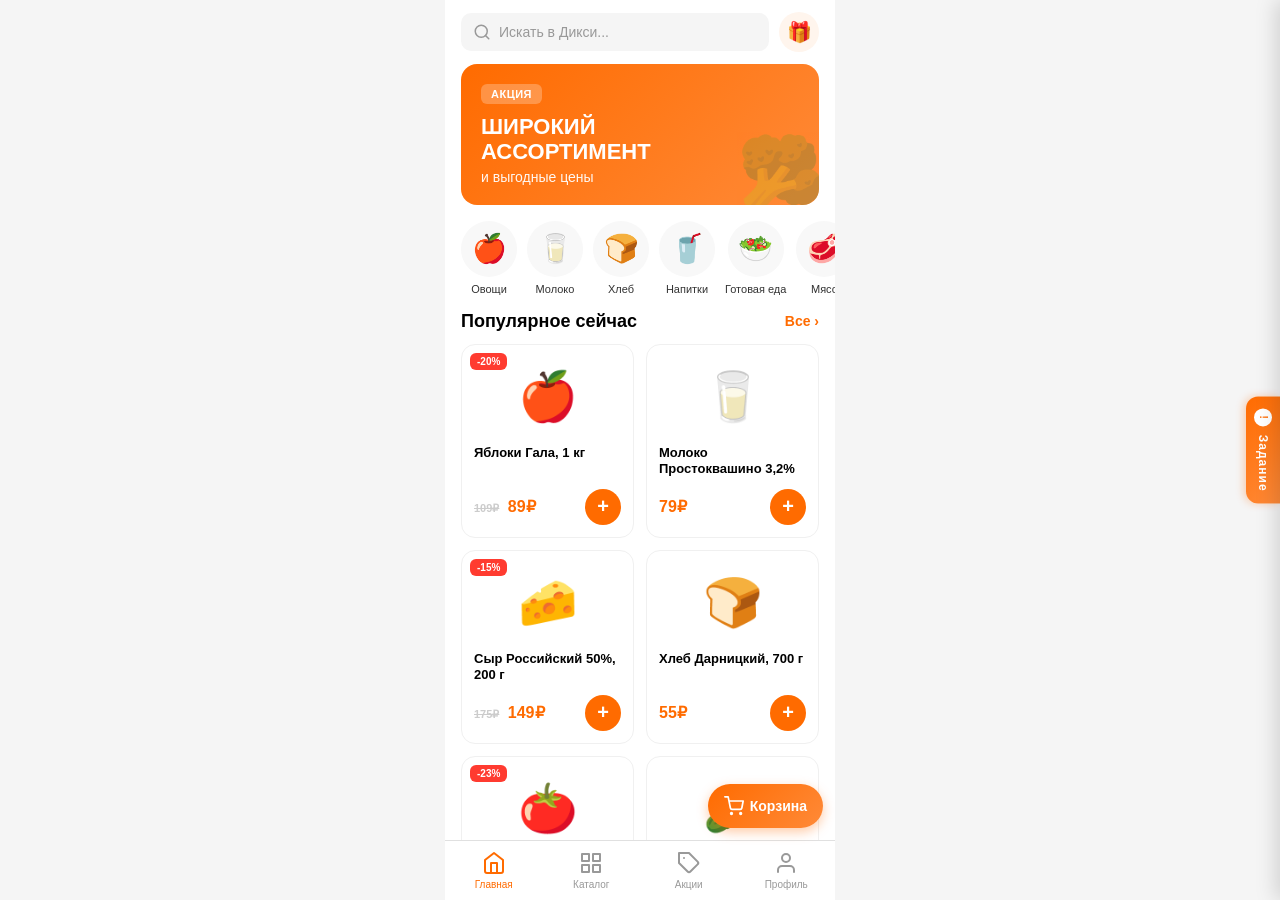
==== docs/index.html @ 1c6d6085 "feat: A/B testing, mission auto-complete, detailed analytics, static build for GH Pages" ====
<!DOCTYPE html>
<html lang="ru">
<head>
    <meta charset="UTF-8">
    <meta name="viewport" content="width=device-width, initial-scale=1.0">
    <title>Dixy UI - A/B Testing</title>
    <link rel="stylesheet" href="static/css/style.css">
</head>
<body>
    <div class="phone-frame">
        <!-- Main Screen Container -->
        <div class="phone-screen" id="screen-container">
            <!-- Home Screen -->
            <div class="screen active" id="home-screen">
                <!-- ===================== UI VARIANT A (Original/Reference) ===================== -->
                <div class="home-ui-a">
                    <!-- Loyalty Header -->
                    <div class="loyalty-header">
                        <div class="loyalty-top-row">
                            <div class="loyalty-left">
                                <div class="loyalty-label-col">
                                    <div class="loyalty-label">Уровень</div>
                                    <div class="loyalty-value-bold">Друг</div>
                                </div>
                                <div class="loyalty-label-col">
                                    <div class="loyalty-label">Кэшбэк</div>
                                    <div class="loyalty-value-bold">1,5%</div>
                                </div>
                            </div>
                            <div class="loyalty-coins" onclick="trackClick('home->profile'); switchToScreen('profile-screen')">
                                <div class="loyalty-coin-icon">🪙</div>
                                <div class="loyalty-coin-count">0</div>
                            </div>
                        </div>
                        <div class="loyalty-barcode-full" onclick="trackClick('home->profile'); switchToScreen('profile-screen')">
                            <div class="barcode-lines"></div>
                            <div class="barcode-number">2966107476486902</div>
                        </div>
                        <div class="loyalty-date-small">23.04.2026 11:55:08</div>
                        <div class="loyalty-cashback-hint-full">
                            <span>Ещё 12 дней с покупками до 2% кешбэка в следующем месяце</span>
                            <span class="hint-arrow">›</span>
                        </div>
                    </div>

                    <!-- Quick Actions Grid (2 rows x 4 cols) -->
                    <div class="quick-actions-grid">
                        <div class="quick-action-item" onclick="trackClick('home->catalog'); switchToScreen('catalog-screen')">
                            <div class="quick-action-circle">
                                <span class="quick-action-emoji">🎁</span>
                                <span class="quick-action-badge">7</span>
                            </div>
                            <span class="quick-action-label">Товары по<br>карте</span>
                        </div>
                        <div class="quick-action-item" onclick="trackClick('home->profile'); switchToScreen('profile-screen')">
                            <div class="quick-action-circle">
                                <span class="quick-action-emoji">📝</span>
                            </div>
                            <span class="quick-action-label">Мои<br>покупки</span>
                        </div>
                        <div class="quick-action-item">
                            <div class="quick-action-circle">
                                <span class="quick-action-emoji">🎟️</span>
                                <span class="quick-action-badge">2</span>
                            </div>
                            <span class="quick-action-label">Купоны</span>
                        </div>
                        <div class="quick-action-item">
                            <div class="quick-action-circle">
                                <span class="quick-action-emoji">🏷️</span>
                                <span class="quick-action-badge">1</span>
                            </div>
                            <span class="quick-action-label">Наклейки</span>
                        </div>
                        <div class="quick-action-item" onclick="trackClick('home->catalog'); switchToScreen('catalog-screen')">
                            <div class="quick-action-circle">
                                <span class="quick-action-emoji">❤️</span>
                                <span class="quick-action-badge">0</span>
                            </div>
                            <span class="quick-action-label">Любимые<br>товары</span>
                        </div>
                        <div class="quick-action-item" onclick="trackClick('home->catalog'); switchToScreen('catalog-screen')">
                            <div class="quick-action-circle">
                                <span class="quick-action-emoji">⭐</span>
                                <span class="quick-action-badge">0</span>
                            </div>
                            <span class="quick-action-label">Любимые<br>категории</span>
                        </div>
                        <div class="quick-action-item" onclick="trackClick('home->promo'); switchToScreen('promo-screen')">
                            <div class="quick-action-circle">
                                <span class="quick-action-emoji">🎫</span>
                                <span class="quick-action-badge">0/3</span>
                            </div>
                            <span class="quick-action-label">Промокоды</span>
                        </div>
                        <div class="quick-action-item" style="visibility:hidden;">
                            <div class="quick-action-circle"></div>
                            <span class="quick-action-label"></span>
                        </div>
                    </div>

                    <!-- Store Address + Search -->
                    <div class="store-bar">
                        <div class="store-left">
                            <span>🏪</span>
                            <span>В магазине</span>
                        </div>
                        <div class="store-address">
                            Комплекс Бутово-Парк, корп. д. 4
                            <span class="store-distance">г Видное, пгт. Б...</span>
                        </div>
                        <div class="store-action">↻</div>
                    </div>
                    <div class="search-bar" onclick="trackClick('home->catalog'); switchToScreen('catalog-screen')">
                        <span class="search-icon">🔍</span>
                        <span class="search-text">Искать в Дикси...</span>
                        <span class="search-scan">📷</span>
                    </div>

                    <!-- Two Banners -->
                    <div class="main-banner" onclick="trackClick('home->catalog'); switchToScreen('catalog-screen')">
                        <div class="main-banner-text">
                            <div class="main-banner-title">ШИРОКИЙ АССОРТИМЕНТ<br>И ВЫГОДНЫЕ ЦЕНЫ!</div>
                            <button class="main-banner-btn">За покупками!</button>
                        </div>
                        <div class="main-banner-fruit">🍊</div>
                        <div class="main-banner-veg">🥦</div>
                    </div>

                    <div class="mini-game-banner" onclick="trackClick('home->promo'); switchToScreen('promo-screen')">
                        <div class="mini-game-left">
                            <div class="mini-game-emoji">🎮</div>
                            <div class="mini-game-text">
                                <div class="mini-game-title">Мини-игра</div>
                                <div class="mini-game-sub">Играй и выигрывай призы!</div>
                            </div>
                        </div>
                        <div class="mini-game-arrow">›</div>
                    </div>

                    <!-- Popular Brands (2×4 grid) -->
                    <div class="home-section-title">Популярные бренды <span class="section-arrow">→</span></div>
                    <div class="brands-grid">
                        <div class="brand-card" data-brand="nescafe">
                            <svg viewBox="0 0 100 100" width="56" height="56"><text x="50" y="42" text-anchor="middle" fill="#E31E24" font-weight="900" font-size="18" font-family="Arial,sans-serif">NES</text><text x="50" y="64" text-anchor="middle" fill="#E31E24" font-weight="900" font-size="18" font-family="Arial,sans-serif">CAFÉ</text></svg>
                        </div>
                        <div class="brand-card" data-brand="hutorok">
                            <svg viewBox="0 0 100 100" width="56" height="56"><text x="50" y="45" text-anchor="middle" fill="#43A047" font-weight="900" font-size="16" font-family="Arial,sans-serif">ХУТО</text><text x="50" y="64" text-anchor="middle" fill="#43A047" font-weight="900" font-size="16" font-family="Arial,sans-serif">РОК</text></svg>
                        </div>
                        <div class="brand-card" data-brand="baltika">
                            <svg viewBox="0 0 100 100" width="56" height="56"><text x="50" y="38" text-anchor="middle" fill="#1565C0" font-weight="900" font-size="16" font-family="Arial,sans-serif">БАЛТ</text><text x="50" y="58" text-anchor="middle" fill="#1565C0" font-weight="900" font-size="16" font-family="Arial,sans-serif">ИКА</text><text x="50" y="78" text-anchor="middle" fill="#E31E24" font-weight="900" font-size="14" font-family="Arial,sans-serif">★</text></svg>
                        </div>
                        <div class="brand-card" data-brand="ouch">
                            <svg viewBox="0 0 100 100" width="56" height="56"><text x="50" y="48" text-anchor="middle" fill="#7B1FA2" font-weight="900" font-size="22" font-family="Arial,sans-serif" font-style="italic">Ouch</text><text x="50" y="72" text-anchor="middle" fill="#7B1FA2" font-weight="700" font-size="10" font-family="Arial,sans-serif">bubble gum</text></svg>
                        </div>
                        <div class="brand-card" data-brand="olife">
                            <svg viewBox="0 0 100 100" width="56" height="56"><text x="50" y="40" text-anchor="middle" fill="#FF6B00" font-weight="900" font-size="20" font-family="Arial,sans-serif">O!</text><text x="50" y="62" text-anchor="middle" fill="#FF6B00" font-weight="900" font-size="14" font-family="Arial,sans-serif">Life</text></svg>
                        </div>
                        <div class="brand-card" data-brand="takeit">
                            <svg viewBox="0 0 100 100" width="56" height="56"><text x="50" y="40" text-anchor="middle" fill="#E31E24" font-weight="900" font-size="16" font-family="Arial,sans-serif">TAKE</text><text x="50" y="62" text-anchor="middle" fill="#E31E24" font-weight="900" font-size="16" font-family="Arial,sans-serif">IT</text></svg>
                        </div>
                        <div class="brand-card" data-brand="papamojet">
                            <svg viewBox="0 0 100 100" width="56" height="56"><text x="50" y="36" text-anchor="middle" fill="#E31E24" font-weight="900" font-size="13" font-family="Arial,sans-serif">ПАПА</text><text x="50" y="54" text-anchor="middle" fill="#E31E24" font-weight="900" font-size="13" font-family="Arial,sans-serif">МОЖЕТ</text></svg>
                        </div>
                        <div class="brand-card" data-brand="placeholder">
                            <svg viewBox="0 0 100 100" width="56" height="56"><text x="50" y="50" text-anchor="middle" fill="#999" font-weight="700" font-size="12" font-family="Arial,sans-serif">БРЕНД</text></svg>
                        </div>
                    </div>

                    <!-- Stories Promos -->
                    <div class="home-section-title">Акции <span class="section-arrow">→</span></div>
                    <div class="stories-scroll">
                        <div class="story-card">
                            <div class="story-img" style="background: linear-gradient(180deg, #FF6B00, #FF8A38);">🎁</div>
                            <span class="story-label">Новинки</span>
                        </div>
                        <div class="story-card">
                            <div class="story-img" style="background: linear-gradient(180deg, #7CB342, #558B2F);">🥗</div>
                            <span class="story-label">Овощи</span>
                        </div>
                        <div class="story-card">
                            <div class="story-img" style="background: linear-gradient(180deg, #E31E24, #b71c1c);">🥤</div>
                            <span class="story-label">Напитки</span>
                        </div>
                        <div class="story-card">
                            <div class="story-img" style="background: linear-gradient(180deg, #00A0E3, #0277bd);">🥛</div>
                            <span class="story-label">Молоко</span>
                        </div>
                        <div class="story-card">
                            <div class="story-img" style="background: linear-gradient(180deg, #FF6B00, #e65100);">🍞</div>
                            <span class="story-label">Выпечка</span>
                        </div>
                        <div class="story-card">
                            <div class="story-img" style="background: linear-gradient(180deg, #7B1FA2, #4A148C);">🍬</div>
                            <span class="story-label">Сладкое</span>
                        </div>
                    </div>

                    <!-- Big Promo Carousel -->
                    <div class="promo-carousel">
                        <div class="promo-carousel-card" style="background: linear-gradient(135deg, #FF6B00, #FF8A38);">
                            <div class="promo-carousel-text">
                                <div class="promo-carousel-title">Скидки до 30%</div>
                                <div class="promo-carousel-desc">На фрукты и овощи</div>
                            </div>
                            <div class="promo-carousel-emoji">🍎</div>
                        </div>
                        <div class="promo-carousel-card" style="background: linear-gradient(135deg, #7B1FA2, #4A148C);">
                            <div class="promo-carousel-text">
                                <div class="promo-carousel-title">1+1=3</div>
                                <div class="promo-carousel-desc">На все молочные продукты</div>
                            </div>
                            <div class="promo-carousel-emoji">🥛</div>
                        </div>
                        <div class="promo-carousel-card" style="background: linear-gradient(135deg, #00A0E3, #0277bd);">
                            <div class="promo-carousel-text">
                                <div class="promo-carousel-title">Новый бренд</div>
                                <div class="promo-carousel-desc">Попробуй со скидкой 20%</div>
                            </div>
                            <div class="promo-carousel-emoji">🎉</div>
                        </div>
                    </div>

                    <!-- Catalog -->
                    <div class="home-section-title">Каталог <span class="section-arrow">→</span></div>
                    <div class="catalog-preview-grid">
                        <div class="catalog-preview-item" onclick="trackClick('home->catalog'); switchToScreen('catalog-screen')">
                            <div class="catalog-preview-img">🍎</div>
                            <div class="catalog-preview-name">Овощи, фрукты</div>
                        </div>
                        <div class="catalog-preview-item" onclick="trackClick('home->catalog'); switchToScreen('catalog-screen')">
                            <div class="catalog-preview-img">🥗</div>
                            <div class="catalog-preview-name">Готовая еда</div>
                        </div>
                        <div class="catalog-preview-item" onclick="trackClick('home->catalog'); switchToScreen('catalog-screen')">
                            <div class="catalog-preview-img">🥤</div>
                            <div class="catalog-preview-name">Вода, соки, напитки</div>
                        </div>
                        <div class="catalog-preview-item" onclick="trackClick('home->catalog'); switchToScreen('catalog-screen')">
                            <div class="catalog-preview-img">🥛</div>
                            <div class="catalog-preview-name">Молочные продукты</div>
                        </div>
                        <div class="catalog-preview-item" onclick="trackClick('home->catalog'); switchToScreen('catalog-screen')">
                            <div class="catalog-preview-img">🍞</div>
                            <div class="catalog-preview-name">Хлеб и выпечка</div>
                        </div>
                        <div class="catalog-preview-item" onclick="trackClick('home->catalog'); switchToScreen('catalog-screen')">
                            <div class="catalog-preview-img">🥜</div>
                            <div class="catalog-preview-name">Чипсы, орехи, снеки</div>
                        </div>
                    </div>
                </div>

                <!-- ===================== UI VARIANT B (Conversion-Optimized) ===================== -->
                <div class="home-ui-b">
                    <!-- Compact Header: just search -->
                    <div class="home-top-bar">
                        <div class="home-search" onclick="trackClick('home->catalog'); switchToScreen('catalog-screen')">
                            <svg class="search-icon-svg" viewBox="0 0 24 24" fill="none" stroke="currentColor" stroke-width="2" stroke-linecap="round" stroke-linejoin="round"><circle cx="11" cy="11" r="8"/><line x1="21" y1="21" x2="16.65" y2="16.65"/></svg>
                            <span class="home-search-text">Искать в Дикси...</span>
                        </div>
                        <div class="home-promo-badge" onclick="trackClick('home->promo'); switchToScreen('promo-screen')">
                            🎁
                        </div>
                    </div>

                    <!-- Single Focused Banner -->
                    <div class="hero-banner" onclick="trackClick('home->catalog'); switchToScreen('catalog-screen')">
                        <div class="hero-banner-content">
                            <div class="hero-badge">Акция</div>
                            <div class="hero-title">ШИРОКИЙ<br>АССОРТИМЕНТ</div>
                            <div class="hero-subtitle">и выгодные цены</div>
                        </div>
                        <div class="hero-emoji">🥦</div>
                    </div>

                    <!-- Quick Categories (horizontal scroll, 1 row) -->
                    <div class="categories-scroll">
                        <div class="cat-chip" onclick="trackClick('home->cat-ovoshi'); switchToScreen('catalog-screen')">
                            <span class="cat-chip-emoji">🍎</span>
                            <span class="cat-chip-name">Овощи</span>
                        </div>
                        <div class="cat-chip" onclick="trackClick('home->cat-moloko'); switchToScreen('catalog-screen')">
                            <span class="cat-chip-emoji">🥛</span>
                            <span class="cat-chip-name">Молоко</span>
                        </div>
                        <div class="cat-chip" onclick="trackClick('home->cat-hleb'); switchToScreen('catalog-screen')">
                            <span class="cat-chip-emoji">🍞</span>
                            <span class="cat-chip-name">Хлеб</span>
                        </div>
                        <div class="cat-chip" onclick="trackClick('home->cat-napitki'); switchToScreen('catalog-screen')">
                            <span class="cat-chip-emoji">🥤</span>
                            <span class="cat-chip-name">Напитки</span>
                        </div>
                        <div class="cat-chip" onclick="trackClick('home->cat-gotovo'); switchToScreen('catalog-screen')">
                            <span class="cat-chip-emoji">🥗</span>
                            <span class="cat-chip-name">Готовая еда</span>
                        </div>
                        <div class="cat-chip" onclick="trackClick('home->cat-meat'); switchToScreen('catalog-screen')">
                            <span class="cat-chip-emoji">🥩</span>
                            <span class="cat-chip-name">Мясо</span>
                        </div>
                        <div class="cat-chip" onclick="trackClick('home->cat-sladkoe'); switchToScreen('catalog-screen')">
                            <span class="cat-chip-emoji">🍫</span>
                            <span class="cat-chip-name">Сладкое</span>
                        </div>
                    </div>

                    <!-- Popular Products (the key conversion element) -->
                    <div class="products-section-header">
                        <h2 class="products-section-title">Популярное сейчас</h2>
                        <span class="products-section-all" onclick="trackClick('home->catalog'); switchToScreen('catalog-screen')">Все ›</span>
                    </div>
                    <div class="products-grid-home" id="popular-products-home">
                        <!-- Rendered by JS -->
                        <div class="loading"><div class="spinner"></div></div>
                    </div>
                </div>
            </div>

            <!-- Mission/Quest Screen -->
            <!-- Mission/Quest Screen -->
            <div class="screen mission-screen" id="mission-screen">
                <div class="header">
                    <div class="header-title">🎮 Текущее Задание</div>
                </div>
                <div class="content">
                    <div class="mission-card" id="mission-card">
                        <div class="mission-title" id="mission-title">Загрузка...</div>
                        <div class="mission-description" id="mission-description">Пожалуйста подождите...</div>
                        <div class="mission-timer" id="mission-timer">0:00</div>
                        <div class="mission-progress">
                            <div class="progress-label">Прогресс выполнения</div>
                            <div class="progress-bar">
                                <div class="progress-fill" id="progress-fill" style="width: 0%"></div>
                            </div>
                            <div class="progress-percent"><span id="progress-percent">0</span>%</div>
                        </div>
                        <div class="stats-grid">
                            <div class="stat-box">
                                <div class="stat-label">Кликов</div>
                                <div class="stat-value" id="stat-clicks">0</div>
                            </div>
                            <div class="stat-box">
                                <div class="stat-label">Лишних кликов</div>
                                <div class="stat-value" id="stat-unnecessary">0</div>
                            </div>
                        </div>
                    </div>
                </div>
            </div>

            <!-- Catalog Screen -->

            <!-- Catalog Screen -->
            <div class="screen" id="catalog-screen">
                <div class="header">
                    <div class="header-title">📋 Каталог</div>
                </div>
                <div class="content">
                    <div class="category-grid" id="category-grid">
                        <div class="loading"><div class="spinner"></div></div>
                    </div>
                </div>
            </div>

            <!-- Products Screen -->

            <!-- Products Screen -->
            <div class="screen" id="products-screen">
                <div class="header">
                    <div class="header-title">🛍️ Товары</div>
                </div>
                <div class="content">
                    <div class="product-grid" id="product-grid">
                        <div class="loading"><div class="spinner"></div></div>
                    </div>
                </div>
            </div>

            <!-- Promotions Screen -->

            <!-- Promotions Screen -->
            <div class="screen" id="promo-screen">
                <div class="header">
                    <div class="header-title">🎁 Акции</div>
                </div>
                <div class="content">
                    <div id="promo-list">
                        <div class="loading"><div class="spinner"></div></div>
                    </div>
                </div>
            </div>

            <!-- Summer Screen -->

            <!-- Summer Screen -->
            <div class="screen" id="summer-screen">
                <div class="header">
                    <div class="header-title">☀️ Скоро Лето</div>
                </div>
                <div class="content">
                    <div class="banner">
                        <div class="banner-title">Сезонные предложения на фрукты и овощи!</div>
                        <button class="banner-cta" onclick="switchToProducts()">За покупками!</button>
                    </div>
                    <div class="section-title">Лучшие фрукты</div>
                    <div class="product-grid" id="summer-fruits">
                        <div class="loading"><div class="spinner"></div></div>
                    </div>
                </div>
            </div>

            <!-- Cart Screen -->

            <!-- Cart Screen -->
            <div class="screen" id="cart-screen">
                <div class="header">
                    <div class="header-title">🛒 Корзина</div>
                </div>
                <div class="content">
                    <div id="cart-content">
                        <div class="empty-state">
                            <div class="empty-emoji">🛒</div>
                            <div class="empty-text">Ваша корзина пуста</div>
                            <div class="empty-subtext">Добавьте товары из каталога</div>
                        </div>
                    </div>
                </div>
            </div>

            <!-- Profile Screen -->

            <!-- Profile Screen -->
            <div class="screen" id="profile-screen">
                <!-- Profile Header (custom, no standard header) -->
                <div class="profile-top-bar">
                    <div class="profile-store-address">
                        <span class="store-icon">🏪</span>
                        <span class="store-text">г Видное, пгт. Бутово, тер Жилой комплекс Б...</span>
                        <span class="store-chevron">›</span>
                    </div>
                    <div class="profile-header-row">
                        <div class="profile-user-info">
                            <div class="profile-avatar-img">🍏</div>
                            <div class="profile-user-text">
                                <div class="profile-name">Виталий</div>
                                <div class="profile-subtitle">Личные данные ›</div>
                            </div>
                        </div>
                        <div class="profile-header-actions">
                            <div class="profile-action-btn">
                                <svg viewBox="0 0 24 24" width="22" height="22" fill="none" stroke="currentColor" stroke-width="2" stroke-linecap="round" stroke-linejoin="round"><path d="M18 8A6 6 0 0 0 6 8c0 7-3 9-3 9h18s-3-2-3-9"/><path d="M13.73 21a2 2 0 0 1-3.46 0"/></svg>
                            </div>
                            <div class="profile-action-btn">
                                <svg viewBox="0 0 24 24" width="22" height="22" fill="none" stroke="currentColor" stroke-width="2" stroke-linecap="round" stroke-linejoin="round"><path d="M21 15a2 2 0 0 1-2 2H7l-4 4V5a2 2 0 0 1 2-2h14a2 2 0 0 1 2 2z"/></svg>
                            </div>
                        </div>
                    </div>
                </div>

                <div class="content">
                    <div id="profile-content">
                        <div class="loading"><div class="spinner"></div></div>
                    </div>
                </div>
            </div>

            <!-- Mission Drawer Overlay -->
        </div>

        <!-- Mission Drawer Overlay -->
        <div class="mission-drawer-overlay" id="mission-drawer-overlay" onclick="closeMissionDrawer()"></div>

        <!-- Mission Drawer -->
        <div class="mission-drawer" id="mission-drawer">
            <div class="mission-drawer-header">
                <div class="mission-drawer-title">🎯 Текущее задание</div>
                <button class="mission-drawer-close" onclick="closeMissionDrawer()">✕</button>
            </div>
            <div class="mission-drawer-body">
                <div class="drawer-mission-card" id="drawer-mission-card">
                    <div class="drawer-mission-title" id="drawer-mission-title">Загрузка...</div>
                    <div class="drawer-mission-desc" id="drawer-mission-desc">Пожалуйста подождите...</div>
                    <div class="drawer-mission-timer" id="drawer-mission-timer">0:00</div>
                    <div class="drawer-progress-bar">
                        <div class="drawer-progress-fill" id="drawer-progress-fill" style="width: 0%"></div>
                    </div>
                    <div class="drawer-progress-label">
                        <span>Прогресс</span>
                        <span id="drawer-progress-percent">0%</span>
                    </div>
                    <div class="drawer-stats-grid">
                        <div class="drawer-stat-box">
                            <div class="drawer-stat-label">Кликов</div>
                            <div class="drawer-stat-value" id="drawer-stat-clicks">0</div>
                        </div>
                        <div class="drawer-stat-box">
                            <div class="drawer-stat-label">Лишних</div>
                            <div class="drawer-stat-value" id="drawer-stat-unnecessary">0</div>
                        </div>
                    </div>
                </div>
                <div class="drawer-actions">
                    <button class="drawer-btn" onclick="goToMissionScreen()">📋 Открыть полное задание</button>
                    <button class="drawer-btn secondary" onclick="startNewMissionFromDrawer()">✨ Новое задание</button>
                </div>
                <div class="drawer-hint">
                    Выполните задание, перемещаясь по приложению. Прогресс обновляется автоматически.
                </div>
            </div>
        </div>

        <!-- Mission Drawer Trigger (edge slider) -->
        <button class="mission-drawer-trigger" id="mission-drawer-trigger" onclick="openMissionDrawer()">
            <span class="trigger-badge" id="trigger-badge">!</span>
            <span>Задание</span>
        </button>

        <!-- Bottom Navigation -->

        <!-- Bottom Navigation -->
        <div class="nav-bar">
            <div class="nav-item active" data-screen="home-screen" onclick="switchScreen(event)">
                <svg class="nav-icon" viewBox="0 0 24 24" fill="none" stroke="currentColor" stroke-width="2" stroke-linecap="round" stroke-linejoin="round">
                    <path d="M3 9l9-7 9 7v11a2 2 0 0 1-2 2H5a2 2 0 0 1-2-2z"/>
                    <polyline points="9 22 9 12 15 12 15 22"/>
                </svg>
                <span class="nav-label">Главная</span>
            </div>
            <div class="nav-item" data-screen="catalog-screen" onclick="switchScreen(event)">
                <svg class="nav-icon" viewBox="0 0 24 24" fill="none" stroke="currentColor" stroke-width="2" stroke-linecap="round" stroke-linejoin="round">
                    <rect x="3" y="3" width="7" height="7"/>
                    <rect x="14" y="3" width="7" height="7"/>
                    <rect x="14" y="14" width="7" height="7"/>
                    <rect x="3" y="14" width="7" height="7"/>
                </svg>
                <span class="nav-label">Каталог</span>
            </div>
            <div class="nav-item" data-screen="promo-screen" onclick="switchScreen(event)">
                <svg class="nav-icon" viewBox="0 0 24 24" fill="none" stroke="currentColor" stroke-width="2" stroke-linecap="round" stroke-linejoin="round">
                    <path d="M20.59 13.41l-7.17 7.17a2 2 0 0 1-2.83 0L2 12V2h10l8.59 8.59a2 2 0 0 1 0 2.82z"/>
                    <line x1="7" y1="7" x2="7.01" y2="7"/>
                </svg>
                <span class="nav-label">Акции</span>
            </div>
            <div class="nav-item" data-screen="profile-screen" onclick="switchScreen(event)">
                <svg class="nav-icon" viewBox="0 0 24 24" fill="none" stroke="currentColor" stroke-width="2" stroke-linecap="round" stroke-linejoin="round">
                    <path d="M20 21v-2a4 4 0 0 0-4-4H8a4 4 0 0 0-4 4v2"/>
                    <circle cx="12" cy="7" r="4"/>
                </svg>
                <span class="nav-label">Профиль</span>
            </div>
        </div>

    <!-- Floating Cart Button -->
    <div class="floating-cart-btn" id="floating-cart-btn" onclick="switchToScreen('cart-screen'); trackClick(currentScreen, 'cart-screen');">
        <svg class="cart-icon" viewBox="0 0 24 24" fill="none" stroke="currentColor" stroke-width="2" stroke-linecap="round" stroke-linejoin="round">
            <circle cx="9" cy="21" r="1"/>
            <circle cx="20" cy="21" r="1"/>
            <path d="M1 1h4l2.68 13.39a2 2 0 0 0 2 1.61h9.72a2 2 0 0 0 2-1.61L23 6H6"/>
        </svg>
        <span class="cart-badge" id="floating-cart-badge" style="display: none;">0</span>
        <div class="floating-cart-label">Корзина</div>
    </div>

    <!-- Success Modal -->

        <!-- Success Modal -->
<div class="modal" id="success-modal">
    <div class="modal-content">
        <div class="modal-emoji">🎉</div>
        <div class="modal-title">Отлично!</div>
        <div class="modal-text">Задание выполнено успешно!</div>
        <div class="modal-stats">
            <div class="modal-stat-row">
                <span>Время:</span>
                <span id="modal-time">0 сек</span>
            </div>
            <div class="modal-stat-row">
                <span>Всего кликов:</span>
                <span id="modal-total-clicks">0</span>
            </div>
            <div class="modal-stat-row">
                <span>Лишних кликов:</span>
                <span id="modal-unnecessary-clicks">0</span>
            </div>
            <div class="modal-stat-row">
                <span>Точность:</span>
                <span id="modal-accuracy">0%</span>
            </div>
        </div>
        <button class="modal-btn" onclick="startNewMission()">✨ Новое Задание</button>
    </div>
</div>

    </div>

    <script>
        window.STATIC_DATA = {
            categories: [
                {"id":1,"name":"Овощи, фрукты","emoji":"🥦","count":234},
                {"id":2,"name":"Готовая еда","emoji":"🍱","count":89},
                {"id":3,"name":"Напитки","emoji":"🥤","count":456},
                {"id":4,"name":"Хлеб и выпечка","emoji":"🍞","count":123},
                {"id":5,"name":"Молочные продукты","emoji":"🥛","count":234},
                {"id":6,"name":"Сыры и яйца","emoji":"🧀","count":98},
                {"id":7,"name":"Мясная гастрономия","emoji":"🥩","count":167},
                {"id":8,"name":"Кондитерские изделия","emoji":"🎂","count":145},
            ],
            products: [
                {"id":1,"name":"Яблоки Гала, 1 кг","price":89,"old_price":109,"emoji":"🍎","discount":"-20%","category":"Фрукты"},
                {"id":2,"name":"Молоко Простоквашино 3,2%","price":79,"old_price":null,"emoji":"🥛","discount":null,"category":"Молочные"},
                {"id":3,"name":"Сыр Российский 50%, 200 г","price":149,"old_price":175,"emoji":"🧀","discount":"-15%","category":"Сыры"},
                {"id":4,"name":"Хлеб Дарницкий, 700 г","price":55,"old_price":null,"emoji":"🍞","discount":null,"category":"Хлеб"},
                {"id":5,"name":"Помидоры, 1 кг","price":99,"old_price":129,"emoji":"🍅","discount":"-23%","category":"Овощи"},
                {"id":6,"name":"Огурцы, 1 кг","price":69,"old_price":null,"emoji":"🥒","discount":null,"category":"Овощи"},
                {"id":7,"name":"Морковь, 1 кг","price":45,"old_price":65,"emoji":"🥕","discount":"-30%","category":"Овощи"},
                {"id":8,"name":"Банан, 1 кг","price":79,"old_price":null,"emoji":"🍌","discount":null,"category":"Фрукты"},
                {"id":9,"name":"Апельсины, 1 кг","price":84,"old_price":110,"emoji":"🍊","discount":"-23%","category":"Фрукты"},
                {"id":10,"name":"Йогурт Активиа 200г","price":55,"old_price":75,"emoji":"🥛","discount":"-26%","category":"Молочные"},
                {"id":11,"name":"Творог 9%, 200г","price":89,"old_price":null,"emoji":"🧈","discount":null,"category":"Молочные"},
                {"id":12,"name":"Булка с маком","price":38,"old_price":null,"emoji":"🥐","discount":null,"category":"Хлеб"},
                {"id":13,"name":"Колбаса вареная 300г","price":199,"old_price":249,"emoji":"🌭","discount":"-20%","category":"Мясо"},
                {"id":14,"name":"Куриное филе, 600г","price":269,"old_price":null,"emoji":"🍗","discount":null,"category":"Мясо"},
                {"id":15,"name":"Печенье 'Простое' 200г","price":45,"old_price":60,"emoji":"🍪","discount":"-25%","category":"Печенье"},
            ],
            promotions: [
                {"id":1,"title":"Акция на овощи","description":"Скидка до 30% на свежие овощи","emoji":"🥦","discount":"-30%"},
                {"id":2,"title":"Молочные продукты","description":"Выгодные комбо на 2+1","emoji":"🥛","discount":"Комбо"},
                {"id":3,"title":"Выпечка дня","description":"Скидка до 40% на хлеб и булки","emoji":"🍞","discount":"-40%"},
                {"id":4,"title":"Мясной день","description":"Лучшие цены на колбасы и мясо","emoji":"🥩","discount":"-25%"},
            ],
            profile: {"name":"Иванов Иван","email":"ivanov@dixy.ru","phone":"+7 (999) 123-45-67","status":"Клуб Друзей Дикси","loyalty_points":2340,"cashback_rate":"1,5%","avatar":"😊","member_since":"2022"}
        };
    </script>
    <script src="static/js/app.js"></script>
</body>
</html>
---- docs/static/css/style.css ----
* {
            margin: 0;
            padding: 0;
            box-sizing: border-box;
        }

        html, body {
            font-family: -apple-system, BlinkMacSystemFont, "Segoe UI", Roboto, "Helvetica Neue", Arial, sans-serif;
            background: #f5f5f5;
            padding: 0;
            margin: 0;
            height: 100%;
            overflow: hidden;
        }

        .phone-frame {
            width: 100%;
            max-width: 390px;
            height: 100vh;
            max-height: 100vh;
            background: white;
            border-radius: 0;
            border: none;
            box-shadow: none;
            display: flex;
            flex-direction: column;
            overflow: hidden;
            margin: 0 auto;
            position: relative;
        }

        .phone-screen {
            flex: 1;
            overflow: hidden;
            display: flex;
            flex-direction: column;
            position: relative;
            min-height: 0;
        }

        .screen {
            display: none;
            flex-direction: column;
            flex: 1;
            overflow-y: auto;
            overflow-x: hidden;
            animation: fadeIn 0.3s ease-in;
            scroll-behavior: smooth;
        }

        .screen::-webkit-scrollbar {
            width: 4px;
        }

        .screen::-webkit-scrollbar-track {
            background: #f1f1f1;
        }

        .screen::-webkit-scrollbar-thumb {
            background: #888;
            border-radius: 2px;
        }

        .screen.active {
            display: flex;
        }

        #home-screen.active {
            display: block;
        }

        @keyframes fadeIn {
            from { opacity: 0; }
            to { opacity: 1; }
        }

        /* Status Bar */
        .status-bar {
            height: 44px;
            background: #f8f8f8;
            border-bottom: 1px solid #e0e0e0;
            display: flex;
            align-items: center;
            justify-content: space-between;
            padding: 0 16px;
            font-size: 14px;
            flex-shrink: 0;
        }

        .status-bar-left, .status-bar-right {
            display: flex;
            gap: 8px;
            align-items: center;
        }

        /* Header */
        .header {
            padding: 12px 16px;
            background: #fff;
            border-bottom: 1px solid #e0e0e0;
            flex-shrink: 0;
        }

        .header-title {
            font-size: 18px;
            font-weight: 600;
            color: #000;
        }

        .header-subtitle {
            font-size: 13px;
            color: #666;
            margin-top: 2px;
        }

        /* Content */
        .content {
            flex: 1;
            padding: 12px 16px;
            overflow-y: visible;
        }

        /* Mission/Quest Screen */
        .mission-screen {
            padding: 12px 16px;
        }

        .mission-card {
            background: linear-gradient(135deg, #FF6B00 0%, #FF8A38 100%);
            border-radius: 16px;
            padding: 20px;
            color: white;
            margin-bottom: 16px;
            box-shadow: 0 4px 12px rgba(255, 107, 0, 0.2);
        }

        .mission-title {
            font-size: 20px;
            font-weight: 700;
            margin-bottom: 8px;
        }

        .mission-description {
            font-size: 14px;
            opacity: 0.95;
            margin-bottom: 16px;
            line-height: 1.4;
        }

        .mission-timer {
            font-size: 32px;
            font-weight: 700;
            margin: 12px 0;
            font-family: 'Courier New', monospace;
        }

        .mission-progress {
            margin-top: 16px;
        }

        .progress-label {
            font-size: 12px;
            margin-bottom: 8px;
            opacity: 0.9;
        }

        .progress-bar {
            width: 100%;
            height: 8px;
            background: rgba(255, 255, 255, 0.3);
            border-radius: 4px;
            overflow: hidden;
        }

        .progress-fill {
            height: 100%;
            background: white;
            transition: width 0.3s ease;
        }

        .progress-percent {
            text-align: center;
            font-size: 14px;
            font-weight: 600;
            margin-top: 8px;
        }

        .stats-grid {
            display: grid;
            grid-template-columns: 1fr 1fr;
            gap: 12px;
            margin-top: 16px;
        }

        .stat-box {
            background: rgba(255, 255, 255, 0.15);
            border-radius: 8px;
            padding: 12px;
            text-align: center;
        }

        .stat-label {
            font-size: 11px;
            opacity: 0.85;
            margin-bottom: 4px;
        }

        .stat-value {
            font-size: 18px;
            font-weight: 700;
        }

        /* Products */
        .product-grid {
            display: grid;
            grid-template-columns: 1fr 1fr;
            gap: 12px;
            padding: 12px 0;
        }

        .product-card {
            background: white;
            border: 1px solid #e0e0e0;
            border-radius: 12px;
            padding: 12px;
            text-align: center;
            cursor: pointer;
            transition: all 0.2s ease;
            position: relative;
        }

        .product-card:active {
            transform: scale(0.95);
            background: #f9f9f9;
        }

        .product-emoji {
            font-size: 36px;
            margin-bottom: 8px;
        }

        .product-name {
            font-size: 12px;
            font-weight: 500;
            color: #000;
            margin-bottom: 8px;
            line-height: 1.3;
        }

        .product-price {
            font-size: 16px;
            font-weight: 700;
            color: #FF6B00;
            margin-bottom: 8px;
        }

        .product-old-price {
            font-size: 11px;
            color: #999;
            text-decoration: line-through;
            margin-right: 4px;
        }

        .product-discount {
            display: inline-block;
            background: #FF6B00;
            color: white;
            padding: 2px 6px;
            border-radius: 4px;
            font-size: 10px;
            font-weight: 600;
        }

        .add-btn {
            background: #FF6B00;
            color: white;
            border: none;
            border-radius: 8px;
            padding: 8px 12px;
            font-size: 12px;
            font-weight: 600;
            cursor: pointer;
            width: 100%;
            margin-top: 8px;
            transition: background 0.2s;
        }

        .add-btn:active {
            background: #e55a00;
        }

        .add-btn.added {
            background: #34c759;
        }

        /* Categories Grid */
        .category-grid {
            display: grid;
            grid-template-columns: repeat(3, 1fr);
            gap: 16px;
            padding: 16px 0;
        }

        .category-card {
            background: white;
            border: none;
            border-radius: 12px;
            padding: 12px 4px;
            text-align: center;
            cursor: pointer;
            transition: all 0.2s ease;
            display: flex;
            flex-direction: column;
            align-items: center;
            justify-content: flex-start;
        }

        .category-card:active {
            transform: scale(0.95);
        }

        .category-circle {
            width: 72px;
            height: 72px;
            border-radius: 50%;
            background: #FFF5ED;
            display: flex;
            align-items: center;
            justify-content: center;
            margin-bottom: 10px;
            box-shadow: 0 2px 8px rgba(255, 107, 0, 0.08);
        }

        .category-emoji {
            font-size: 32px;
        }

        .category-name {
            font-size: 12px;
            font-weight: 500;
            color: #000;
            line-height: 1.3;
        }

        .category-count {
            font-size: 11px;
            color: #999;
            margin-top: 2px;
        }

        /* Cart */
        .cart-items {
            padding: 12px 0;
        }

        .cart-item {
            background: white;
            border: 1px solid #e0e0e0;
            border-radius: 8px;
            padding: 12px;
            margin-bottom: 12px;
            display: flex;
            gap: 12px;
            align-items: center;
        }

        .cart-item-emoji {
            font-size: 32px;
        }

        .cart-item-info {
            flex: 1;
        }

        .cart-item-name {
            font-size: 13px;
            font-weight: 600;
            color: #000;
        }

        .cart-item-price {
            font-size: 13px;
            color: #FF6B00;
            font-weight: 600;
            margin-top: 2px;
        }

        .cart-item-qty {
            display: flex;
            align-items: center;
            gap: 6px;
            background: #f0f0f0;
            border-radius: 6px;
            padding: 4px 8px;
        }

        .qty-btn {
            background: none;
            border: none;
            font-size: 14px;
            cursor: pointer;
            color: #FF6B00;
            font-weight: 600;
            width: 20px;
            height: 20px;
        }

        .qty-value {
            min-width: 20px;
            text-align: center;
            font-size: 12px;
            font-weight: 600;
        }

        .remove-btn {
            background: #ff3b30;
            color: white;
            border: none;
            border-radius: 4px;
            padding: 4px 8px;
            font-size: 11px;
            cursor: pointer;
        }

        .cart-summary {
            background: white;
            border: 1px solid #e0e0e0;
            border-radius: 12px;
            padding: 12px;
            margin-top: 12px;
        }

        .summary-row {
            display: flex;
            justify-content: space-between;
            font-size: 14px;
            margin-bottom: 8px;
        }

        .summary-row:last-child {
            margin-bottom: 0;
            padding-top: 8px;
            border-top: 1px solid #e0e0e0;
            font-weight: 700;
            font-size: 16px;
            color: #FF6B00;
        }

        .checkout-btn {
            background: #FF6B00;
            color: white;
            border: none;
            border-radius: 12px;
            padding: 14px;
            font-size: 16px;
            font-weight: 700;
            cursor: pointer;
            width: 100%;
            margin-top: 12px;
            transition: background 0.2s;
        }

        .checkout-btn:active {
            background: #e55a00;
        }

        .checkout-btn:disabled {
            background: #ccc;
            cursor: not-allowed;
        }

        /* Profile */
        .profile-section {
            background: white;
            border-radius: 12px;
            padding: 16px;
            margin-bottom: 12px;
            border: 1px solid #e0e0e0;
        }

        .profile-header-card {
            padding: 12px 16px;
        }

        .profile-top-row {
            display: flex;
            align-items: center;
            gap: 12px;
        }

        .profile-avatar {
            font-size: 48px;
            width: 56px;
            height: 56px;
            display: flex;
            align-items: center;
            justify-content: center;
        }

        .profile-info {
            flex: 1;
        }

        .profile-name {
            font-size: 20px;
            font-weight: 700;
            color: #000;
            margin-bottom: 2px;
        }

        .profile-subtitle {
            font-size: 13px;
            color: #666;
        }

        .profile-status {
            font-size: 13px;
            color: #FF6B00;
            font-weight: 600;
        }

        /* Profile Top Bar (address + header) */
        .profile-top-bar {
            background: white;
            padding: 8px 16px 12px;
        }

        .profile-store-address {
            display: flex;
            align-items: center;
            gap: 6px;
            font-size: 13px;
            color: #333;
            margin-bottom: 12px;
            padding-bottom: 8px;
            border-bottom: 1px solid #f0f0f0;
        }

        .store-icon {
            font-size: 16px;
        }

        .store-text {
            flex: 1;
            white-space: nowrap;
            overflow: hidden;
            text-overflow: ellipsis;
        }

        .store-chevron {
            color: #ccc;
            font-size: 16px;
        }

        .profile-header-row {
            display: flex;
            align-items: center;
            justify-content: space-between;
        }

        .profile-user-info {
            display: flex;
            align-items: center;
            gap: 12px;
        }

        .profile-avatar-img {
            font-size: 40px;
            width: 48px;
            height: 48px;
            display: flex;
            align-items: center;
            justify-content: center;
        }

        .profile-user-text {
            display: flex;
            flex-direction: column;
            gap: 2px;
        }

        .profile-header-actions {
            display: flex;
            gap: 12px;
        }

        .profile-action-btn {
            width: 36px;
            height: 36px;
            display: flex;
            align-items: center;
            justify-content: center;
            color: #333;
            cursor: pointer;
        }

        /* Profile Loyalty Card */
        .profile-loyalty-card {
            background: linear-gradient(135deg, #FF6B00 0%, #FF8A38 100%);
            border-radius: 16px;
            padding: 16px;
            color: white;
            margin: 0 16px 16px;
        }

        .loyalty-card-top {
            display: flex;
            justify-content: space-between;
            align-items: flex-start;
            margin-bottom: 4px;
        }

        .loyalty-card-labels {
            display: flex;
            gap: 24px;
        }

        .loyalty-card-label {
            font-size: 11px;
            opacity: 0.9;
            text-transform: uppercase;
            letter-spacing: 0.5px;
        }

        .loyalty-card-coins {
            display: flex;
            align-items: center;
            gap: 4px;
            background: white;
            border-radius: 16px;
            padding: 4px 10px;
            color: #333;
            font-size: 14px;
            font-weight: 700;
        }

        .loyalty-card-values {
            display: flex;
            gap: 24px;
            margin-bottom: 12px;
        }

        .loyalty-card-value {
            font-size: 28px;
            font-weight: 800;
        }

        .loyalty-barcode-block {
            background: white;
            border-radius: 12px;
            padding: 12px;
            margin-bottom: 8px;
        }

        .barcode-lines-large {
            height: 56px;
            width: 100%;
            background: repeating-linear-gradient(90deg, #000 0px, #000 2px, transparent 2px, transparent 4px);
        }

        .loyalty-date {
            font-size: 11px;
            opacity: 0.85;
            margin-bottom: 8px;
        }

        .loyalty-hint-row {
            display: flex;
            justify-content: space-between;
            align-items: center;
            font-size: 12px;
            opacity: 0.95;
        }

        .hint-arrow {
            font-size: 16px;
            margin-left: 4px;
        }

        /* Profile Quick Actions */
        .profile-quick-actions {
            display: flex;
            justify-content: space-around;
            padding: 0 16px 16px;
            background: white;
            margin: 0 16px 16px;
            border-radius: 12px;
            padding: 16px;
            border: 1px solid #f0f0f0;
        }

        .profile-quick-item {
            display: flex;
            flex-direction: column;
            align-items: center;
            gap: 8px;
            cursor: pointer;
        }

        .profile-quick-circle {
            width: 56px;
            height: 56px;
            border-radius: 12px;
            background: #FFF5ED;
            display: flex;
            align-items: center;
            justify-content: center;
            font-size: 28px;
        }

        .profile-quick-label {
            font-size: 12px;
            color: #333;
            font-weight: 500;
        }

        /* Profile Sections List */
        .profile-sections-list {
            margin: 0 16px 16px;
            background: white;
            border-radius: 12px;
            border: 1px solid #f0f0f0;
            overflow: hidden;
        }

        .profile-section-card {
            display: flex;
            align-items: center;
            gap: 12px;
            padding: 14px 16px;
            border-bottom: 1px solid #f5f5f5;
            cursor: pointer;
        }

        .profile-section-card:last-child {
            border-bottom: none;
        }

        .profile-section-icon {
            width: 32px;
            height: 32px;
            display: flex;
            align-items: center;
            justify-content: center;
            color: #666;
            flex-shrink: 0;
        }

        .profile-section-text {
            flex: 1;
        }

        .profile-section-title {
            font-size: 15px;
            font-weight: 600;
            color: #000;
            margin-bottom: 2px;
        }

        .profile-section-desc {
            font-size: 12px;
            color: #999;
        }

        .profile-section-arrow {
            font-size: 18px;
            color: #ccc;
        }

        .profile-field {
            margin-bottom: 12px;
            padding-bottom: 12px;
            border-bottom: 1px solid #e0e0e0;
        }

        .profile-field:last-child {
            margin-bottom: 0;
            padding-bottom: 0;
            border-bottom: none;
        }

        .profile-label {
            font-size: 12px;
            color: #666;
            font-weight: 600;
            margin-bottom: 4px;
        }

        .profile-value {
            font-size: 14px;
            color: #000;
            font-weight: 500;
        }

        .points-display {
            display: flex;
            align-items: center;
            gap: 8px;
            background: linear-gradient(135deg, #FF6B00 0%, #FF8A38 100%);
            color: white;
            border-radius: 12px;
            padding: 12px;
            text-align: center;
            justify-content: center;
        }

        .points-number {
            font-size: 24px;
            font-weight: 700;
        }

        .points-label {
            font-size: 12px;
            opacity: 0.9;
        }

        /* Bottom Navigation */
        .nav-bar {
            height: 60px;
            background: white;
            border-top: 1px solid #e0e0e0;
            display: flex;
            justify-content: space-around;
            align-items: center;
            flex-shrink: 0;
        }

        .nav-item {
            display: flex;
            flex-direction: column;
            align-items: center;
            justify-content: center;
            gap: 4px;
            cursor: pointer;
            flex: 1;
            height: 100%;
            color: #999;
            transition: color 0.2s;
            position: relative;
        }

        .nav-item.active {
            color: #FF6B00;
        }

        .nav-icon {
            width: 24px;
            height: 24px;
        }

        .nav-label {
            font-size: 10px;
            color: currentColor;
            font-weight: 500;
        }

        .cart-badge {
            position: absolute;
            top: 4px;
            right: 2px;
            background: #FF3B30;
            color: white;
            border-radius: 10px;
            width: 18px;
            height: 18px;
            display: flex;
            align-items: center;
            justify-content: center;
            font-size: 10px;
            font-weight: 700;
        }

        .floating-cart-btn {
            position: absolute;
            bottom: 72px;
            right: 12px;
            width: auto;
            min-width: 110px;
            height: 44px;
            border-radius: 22px;
            background: linear-gradient(135deg, #FF6B00 0%, #FF8A38 100%);
            color: white;
            display: flex;
            align-items: center;
            justify-content: center;
            gap: 6px;
            font-size: 14px;
            font-weight: 700;
            cursor: pointer;
            z-index: 150;
            box-shadow: 0 4px 12px rgba(255, 107, 0, 0.35);
            transition: transform 0.2s ease;
            padding: 0 16px;
            white-space: nowrap;
        }

        .floating-cart-btn:active {
            transform: scale(0.95);
        }

        .floating-cart-btn .cart-badge {
            position: static;
            width: 20px;
            height: 20px;
            font-size: 11px;
            background: #FF3B30;
            border-radius: 50%;
            display: flex;
            align-items: center;
            justify-content: center;
            flex-shrink: 0;
        }

        .floating-cart-label {
            font-size: 14px;
            font-weight: 700;
        }

        .cart-icon {
            width: 20px;
            height: 20px;
        }

        .floating-cart-btn.hidden {
            display: none;
        }

        /* Success Modal */
        .modal {
            display: none;
            position: fixed;
            inset: 0;
            background: rgba(0, 0, 0, 0.5);
            z-index: 1000;
            align-items: center;
            justify-content: center;
        }

        .modal.show {
            display: flex;
        }

        .modal-content {
            background: white;
            border-radius: 20px;
            padding: 24px;
            max-width: 300px;
            text-align: center;
            animation: slideUp 0.3s ease;
        }

        @keyframes slideUp {
            from {
                transform: translateY(20px);
                opacity: 0;
            }
            to {
                transform: translateY(0);
                opacity: 1;
            }
        }

        .modal-title {
            font-size: 24px;
            font-weight: 700;
            margin-bottom: 12px;
        }

        .modal-emoji {
            font-size: 64px;
            margin-bottom: 16px;
            animation: bounce 0.6s ease;
        }

        @keyframes bounce {
            0%, 100% { transform: translateY(0); }
            50% { transform: translateY(-10px); }
        }

        .modal-text {
            font-size: 14px;
            color: #666;
            margin-bottom: 16px;
            line-height: 1.5;
        }

        .modal-stats {
            background: #f8f8f8;
            border-radius: 12px;
            padding: 12px;
            margin-bottom: 16px;
            font-size: 13px;
        }

        .modal-stat-row {
            display: flex;
            justify-content: space-between;
            margin-bottom: 8px;
        }

        .modal-stat-row:last-child {
            margin-bottom: 0;
        }

        .modal-btn {
            background: #FF6B00;
            color: white;
            border: none;
            border-radius: 12px;
            padding: 12px;
            font-size: 16px;
            font-weight: 700;
            cursor: pointer;
            width: 100%;
        }

        /* Confetti */
        @keyframes confetti-fall {
            0% {
                transform: translateY(0) rotate(0deg);
                opacity: 1;
            }
            100% {
                transform: translateY(600px) rotate(360deg);
                opacity: 0;
            }
        }

        .confetti {
            position: fixed;
            width: 10px;
            height: 10px;
            pointer-events: none;
            animation: confetti-fall 2s ease-out forwards;
        }

        .banner {
            background: linear-gradient(135deg, #FF6B00 0%, #FF8A38 100%);
            color: white;
            padding: 16px;
            border-radius: 12px;
            margin-bottom: 12px;
            text-align: center;
        }

        .banner-title {
            font-size: 14px;
            font-weight: 600;
            margin-bottom: 8px;
        }

        .banner-cta {
            background: white;
            color: #FF6B00;
            border: none;
            border-radius: 8px;
            padding: 8px 16px;
            font-size: 12px;
            font-weight: 700;
            cursor: pointer;
        }

        /* Utilities */
        .empty-state {
            text-align: center;
            padding: 48px 16px;
            color: #999;
        }

        .empty-emoji {
            font-size: 48px;
            margin-bottom: 12px;
        }

        .empty-text {
            font-size: 14px;
            margin-bottom: 4px;
        }

        .empty-subtext {
            font-size: 12px;
            color: #ccc;
        }

        .list-item {
            background: white;
            border: 1px solid #e0e0e0;
            border-radius: 8px;
            padding: 12px;
            margin-bottom: 8px;
            cursor: pointer;
            transition: all 0.2s;
        }

        .list-item:active {
            background: #f9f9f9;
        }

        .list-item-emoji {
            font-size: 24px;
            margin-right: 12px;
        }

        .list-item-title {
            font-size: 14px;
            font-weight: 600;
            color: #000;
            margin-bottom: 2px;
        }

        .list-item-desc {
            font-size: 12px;
            color: #666;
        }

        .promotion-promo {
            background: white;
            border: 2px solid #FF6B00;
            border-radius: 12px;
            padding: 12px;
            margin-bottom: 12px;
            cursor: pointer;
        }

        .promo-emoji {
            font-size: 32px;
            margin-bottom: 8px;
        }

        .promo-title {
            font-size: 14px;
            font-weight: 700;
            color: #000;
            margin-bottom: 4px;
        }

        .promo-desc {
            font-size: 12px;
            color: #666;
            margin-bottom: 8px;
            line-height: 1.3;
        }

        .promo-badge {
            display: inline-block;
            background: #FF6B00;
            color: white;
            padding: 4px 8px;
            border-radius: 6px;
            font-size: 11px;
            font-weight: 700;
        }

        .section-title {
            font-size: 16px;
            font-weight: 700;
            color: #000;
            margin: 16px 0 12px 0;
        }

        .scroll-list {
            display: flex;
            gap: 12px;
            overflow-x: auto;
            padding: 4px 0;
            margin-bottom: 12px;
        }

        .scroll-list::-webkit-scrollbar {
            height: 4px;
        }

        .scroll-list::-webkit-scrollbar-thumb {
            background: #ddd;
            border-radius: 2px;
        }

        .scroll-item {
            flex-shrink: 0;
            background: white;
            border: 1px solid #e0e0e0;
            border-radius: 8px;
            padding: 8px 12px;
            font-size: 12px;
            font-weight: 500;
            color: #666;
            cursor: pointer;
            white-space: nowrap;
            transition: all 0.2s;
        }

        .scroll-item:active {
            background: #FF6B00;
            color: white;
            border-color: #FF6B00;
        }

        .loading {
            text-align: center;
            padding: 20px;
            color: #999;
        }

        .spinner {
            display: inline-block;
            width: 20px;
            height: 20px;
            border: 2px solid #f3f3f3;
            border-top: 2px solid #FF6B00;
            border-radius: 50%;
            animation: spin 1s linear infinite;
        }

        @keyframes spin {
            0% { transform: rotate(0deg); }
            100% { transform: rotate(360deg); }
        }

        /* Home Screen */
        .home-grid {
            display: grid;
            grid-template-columns: 1fr 1fr;
            gap: 12px;
            margin-bottom: 16px;
        }

        .home-item {
            background: white;
            border: 1px solid #e0e0e0;
            border-radius: 12px;
            padding: 16px;
            text-align: center;
            cursor: pointer;
            transition: all 0.2s ease;
            display: flex;
            flex-direction: column;
            align-items: center;
            justify-content: center;
            gap: 8px;
        }

        .home-item:active {
            background: #f9f9f9;
            transform: scale(0.98);
        }

        .home-emoji {
            font-size: 32px;
        }

        .home-text {
            font-size: 13px;
            font-weight: 600;
            color: #000;
        }

        .points-card {
            background: linear-gradient(135deg, #FF6B00 0%, #FF8A38 100%);
            border-radius: 12px;
            padding: 20px;
            color: white;
            text-align: center;
            margin-bottom: 16px;
        }

        .points-emoji {
            font-size: 40px;
            margin-bottom: 8px;
        }

        .points-text {
            font-size: 13px;
            opacity: 0.9;
            margin-bottom: 8px;
        }



        /* Home Screen - Dixy Style */
        .loyalty-header {
            background: linear-gradient(135deg, #FF6B00 0%, #FF8A38 100%);
            color: white;
            padding: 16px 16px 20px;
            position: relative;
            overflow: hidden;
            border-radius: 0 0 20px 20px;
            margin-bottom: 8px;
        }

        .loyalty-top-row {
            display: flex;
            justify-content: space-between;
            align-items: flex-start;
            margin-bottom: 8px;
        }

        .loyalty-left {
            display: flex;
            gap: 24px;
        }

        .loyalty-label-col {
            display: flex;
            flex-direction: column;
            gap: 2px;
        }

        .loyalty-label {
            font-size: 11px;
            opacity: 0.9;
            text-transform: uppercase;
            letter-spacing: 0.5px;
        }

        .loyalty-value-bold {
            font-size: 28px;
            font-weight: 800;
            line-height: 1.1;
        }

        .loyalty-coins {
            display: flex;
            align-items: center;
            gap: 4px;
            cursor: pointer;
            background: rgba(255,255,255,0.2);
            border-radius: 16px;
            padding: 4px 10px;
        }

        .loyalty-coin-icon {
            font-size: 20px;
        }

        .loyalty-coin-count {
            font-size: 16px;
            font-weight: 700;
        }

        .loyalty-barcode-full {
            background: white;
            border-radius: 12px;
            margin: 8px 0 6px;
            padding: 10px 12px;
            cursor: pointer;
        }

        .loyalty-barcode-full .barcode-lines {
            height: 50px;
            width: 100%;
            background: repeating-linear-gradient(90deg, #000 0px, #000 2px, transparent 2px, transparent 4px);
        }

        .loyalty-barcode-full .barcode-number {
            font-size: 11px;
            color: #333;
            font-family: 'Courier New', monospace;
            letter-spacing: 1px;
            text-align: center;
            margin-top: 4px;
        }

        .loyalty-date-small {
            font-size: 10px;
            opacity: 0.85;
            text-align: center;
            margin-bottom: 6px;
        }

        .loyalty-cashback-hint-full {
            display: flex;
            justify-content: space-between;
            align-items: center;
            font-size: 12px;
            opacity: 0.95;
            padding: 8px 12px;
            background: rgba(255,255,255,0.15);
            border-radius: 8px;
        }

        .hint-arrow {
            font-size: 16px;
            margin-left: 4px;
        }

        /* Quick Actions Grid (2x4) */
        .quick-actions-grid {
            display: grid;
            grid-template-columns: repeat(4, 1fr);
            gap: 16px;
            padding: 16px;
            background: white;
        }

        .quick-action-item {
            display: flex;
            flex-direction: column;
            align-items: center;
            gap: 6px;
            cursor: pointer;
        }

        .quick-action-circle {
            width: 56px;
            height: 56px;
            border-radius: 12px;
            background: #FFF5ED;
            display: flex;
            align-items: center;
            justify-content: center;
            position: relative;
            font-size: 24px;
        }

        .quick-action-badge {
            position: absolute;
            top: -4px;
            right: -4px;
            background: #FF6B00;
            color: white;
            border-radius: 50%;
            min-width: 18px;
            height: 18px;
            font-size: 10px;
            font-weight: 700;
            display: flex;
            align-items: center;
            justify-content: center;
            padding: 0 4px;
        }

        .quick-action-label {
            font-size: 11px;
            text-align: center;
            color: #333;
            line-height: 1.3;
        }

        .store-bar {
            display: flex;
            align-items: center;
            gap: 8px;
            padding: 8px 16px;
            font-size: 13px;
            color: #666;
        }

        .store-left {
            display: flex;
            align-items: center;
            gap: 4px;
            font-weight: 600;
            color: #333;
        }

        .store-address {
            flex: 1;
            font-size: 12px;
            color: #999;
        }

        .store-distance {
            margin-left: 4px;
        }

        .store-action {
            font-size: 16px;
            color: #999;
        }

        .search-bar {
            display: flex;
            align-items: center;
            gap: 8px;
            margin: 0 16px 12px;
            padding: 10px 12px;
            background: #f5f5f5;
            border-radius: 10px;
            font-size: 14px;
            color: #999;
            cursor: pointer;
        }

        .search-icon {
            font-size: 16px;
        }

        .search-text {
            flex: 1;
        }

        .search-scan {
            font-size: 18px;
        }

        .main-banner {
            background: #f0f0f0;
            margin: 0 16px 12px;
            border-radius: 16px;
            padding: 16px;
            display: flex;
            align-items: center;
            justify-content: space-between;
            position: relative;
            overflow: hidden;
            min-height: 140px;
        }

        .main-banner-text {
            flex: 1;
            z-index: 2;
        }

        .main-banner-title {
            font-size: 16px;
            font-weight: 800;
            color: #FF6B00;
            text-transform: uppercase;
            margin-bottom: 12px;
            line-height: 1.2;
        }

        .main-banner-btn {
            background: #4A148C;
            color: white;
            border: none;
            border-radius: 20px;
            padding: 10px 20px;
            font-size: 13px;
            font-weight: 700;
            cursor: pointer;
        }

        .main-banner-fruit {
            font-size: 64px;
            position: absolute;
            left: -10px;
            bottom: -10px;
            opacity: 0.3;
            z-index: 1;
        }

        .main-banner-veg {
            font-size: 64px;
            position: absolute;
            right: -10px;
            bottom: -10px;
            opacity: 0.3;
            z-index: 1;
        }

        .mini-game-banner {
            margin: 0 16px 16px;
            background: linear-gradient(135deg, #7B1FA2, #4A148C);
            border-radius: 16px;
            padding: 16px;
            display: flex;
            align-items: center;
            justify-content: space-between;
            color: white;
            cursor: pointer;
        }

        .mini-game-left {
            display: flex;
            align-items: center;
            gap: 12px;
        }

        .mini-game-emoji {
            font-size: 40px;
        }

        .mini-game-text {
            display: flex;
            flex-direction: column;
            gap: 2px;
        }

        .mini-game-title {
            font-size: 18px;
            font-weight: 800;
        }

        .mini-game-sub {
            font-size: 12px;
            opacity: 0.9;
        }

        .mini-game-arrow {
            font-size: 24px;
            font-weight: 700;
        }

        /* Home Screen Extra Sections */
        .home-section-title {
            font-size: 18px;
            font-weight: 700;
            color: #000;
            margin: 20px 16px 12px;
            display: flex;
            align-items: center;
            justify-content: space-between;
        }

        .section-arrow {
            font-size: 20px;
            color: #333;
        }

        /* Popular Brands Grid */
        .brands-grid {
            display: grid;
            grid-template-columns: repeat(4, 1fr);
            grid-template-rows: repeat(2, 1fr);
            gap: 12px;
            padding: 0 16px 16px;
        }

        .brand-card {
            aspect-ratio: 1 / 1;
            border-radius: 12px;
            display: flex;
            align-items: center;
            justify-content: center;
            color: white;
            font-weight: 700;
            font-size: 11px;
            text-align: center;
            cursor: pointer;
            transition: transform 0.2s ease;
        }

        .brand-card:active {
            transform: scale(0.95);
        }

        .brand-card-name {
            line-height: 1.3;
        }

        /* Stories Scroll */
        .stories-scroll {
            display: flex;
            gap: 12px;
            overflow-x: auto;
            padding: 0 16px 16px;
            scrollbar-width: none;
        }

        .stories-scroll::-webkit-scrollbar {
            display: none;
        }

        .story-card {
            display: flex;
            flex-direction: column;
            align-items: center;
            gap: 6px;
            flex-shrink: 0;
            cursor: pointer;
        }

        .story-img {
            width: 72px;
            height: 96px;
            border-radius: 12px;
            display: flex;
            align-items: center;
            justify-content: center;
            font-size: 32px;
            position: relative;
        }

        .story-label {
            font-size: 11px;
            font-weight: 500;
            color: #333;
        }

        /* Big Promo Carousel */
        .promo-carousel {
            display: flex;
            gap: 12px;
            overflow-x: auto;
            padding: 0 16px 16px;
            scroll-snap-type: x mandatory;
            scrollbar-width: none;
        }

        .promo-carousel::-webkit-scrollbar {
            display: none;
        }

        .promo-carousel-card {
            flex: 0 0 85%;
            min-width: 280px;
            border-radius: 16px;
            padding: 20px;
            display: flex;
            align-items: center;
            justify-content: space-between;
            color: white;
            scroll-snap-align: center;
            cursor: pointer;
            transition: transform 0.2s ease;
        }

        .promo-carousel-card:active {
            transform: scale(0.97);
        }

        .promo-carousel-text {
            display: flex;
            flex-direction: column;
            gap: 4px;
        }

        .promo-carousel-title {
            font-size: 20px;
            font-weight: 800;
        }

        .promo-carousel-desc {
            font-size: 13px;
            opacity: 0.9;
        }

        .promo-carousel-emoji {
            font-size: 48px;
        }

        /* QR & Barcode in Profile */
        .loyalty-card-section {
            background: linear-gradient(135deg, #FF6B00 0%, #FF8A38 100%);
            border-radius: 16px;
            padding: 20px;
            color: white;
            text-align: center;
        }

        .loyalty-card-header {
            margin-bottom: 16px;
        }

        .loyalty-card-title {
            font-size: 16px;
            font-weight: 700;
            margin-bottom: 4px;
        }

        .loyalty-card-hint {
            font-size: 12px;
            opacity: 0.9;
            line-height: 1.4;
        }

        .barcode-full-profile {
            background: white;
            border-radius: 12px;
            padding: 16px;
            margin-bottom: 12px;
        }

        .barcode-lines-profile {
            height: 60px;
            width: 100%;
            background: repeating-linear-gradient(90deg, #000 0px, #000 2px, transparent 2px, transparent 4px);
            margin-bottom: 8px;
        }

        .barcode-number-profile {
            font-size: 13px;
            color: #333;
            font-family: 'Courier New', monospace;
            letter-spacing: 2px;
            font-weight: 600;
        }

        .barcode-refresh-btn {
            background: rgba(255,255,255,0.2);
            border: 1px solid rgba(255,255,255,0.4);
            color: white;
            border-radius: 8px;
            padding: 8px 16px;
            font-size: 13px;
            font-weight: 600;
            cursor: pointer;
            width: 100%;
        }

        .profile-list-item {
            display: flex;
            align-items: center;
            gap: 12px;
            padding: 12px 0;
            border-bottom: 1px solid #f0f0f0;
            cursor: pointer;
        }

        .profile-list-item:last-child {
            border-bottom: none;
            padding-bottom: 0;
        }

        .profile-list-icon {
            font-size: 24px;
            width: 32px;
            text-align: center;
        }

        .profile-list-content {
            flex: 1;
        }

        .profile-list-title {
            font-size: 15px;
            font-weight: 600;
            color: #000;
            margin-bottom: 2px;
        }

        .profile-list-desc {
            font-size: 12px;
            color: #999;
        }

        .profile-list-arrow {
            font-size: 18px;
            color: #ccc;
        }

        .catalog-preview-grid {
            display: grid;
            grid-template-columns: 1fr 1fr 1fr;
            gap: 12px;
            padding: 0 16px 24px;
        }

        .catalog-preview-item {
            display: flex;
            flex-direction: column;
            align-items: center;
            gap: 8px;
            cursor: pointer;
        }

        .catalog-preview-img {
            width: 80px;
            height: 80px;
            border-radius: 50%;
            background: #f9f9f9;
            display: flex;
            align-items: center;
            justify-content: center;
            font-size: 40px;
        }

        .catalog-preview-name {
            font-size: 12px;
            font-weight: 500;
            color: #000;
            text-align: center;
            line-height: 1.3;
        }

        /* Mission Drawer */
        .mission-drawer-overlay {
            display: none;
            position: fixed;
            inset: 0;
            background: rgba(0, 0, 0, 0.4);
            z-index: 200;
        }

        .mission-drawer-overlay.show {
            display: block;
        }

        .mission-drawer {
            position: fixed;
            top: 0;
            right: 0;
            width: 85%;
            max-width: 320px;
            height: 100%;
            background: white;
            box-shadow: -4px 0 20px rgba(0, 0, 0, 0.15);
            z-index: 210;
            transform: translateX(100%);
            transition: transform 0.35s cubic-bezier(0.32, 0.72, 0, 1);
            display: flex;
            flex-direction: column;
            overflow: hidden;
        }

        .mission-drawer.open {
            transform: translateX(0);
        }

        .mission-drawer-header {
            padding: 16px;
            border-bottom: 1px solid #e0e0e0;
            display: flex;
            align-items: center;
            justify-content: space-between;
            background: #f8f8f8;
            flex-shrink: 0;
        }

        .mission-drawer-title {
            font-size: 16px;
            font-weight: 700;
            color: #000;
        }

        .mission-drawer-close {
            background: none;
            border: none;
            font-size: 20px;
            cursor: pointer;
            color: #999;
            width: 32px;
            height: 32px;
            display: flex;
            align-items: center;
            justify-content: center;
            border-radius: 50%;
            transition: background 0.2s;
        }

        .mission-drawer-close:active {
            background: #f0f0f0;
        }

        .mission-drawer-body {
            flex: 1;
            overflow-y: auto;
            padding: 16px;
        }

        .mission-drawer-trigger {
            position: fixed;
            right: 0;
            top: 50%;
            transform: translateY(-50%);
            background: linear-gradient(135deg, #FF6B00 0%, #FF8A38 100%);
            color: white;
            border: none;
            border-radius: 12px 0 0 12px;
            padding: 12px 8px;
            font-size: 12px;
            font-weight: 700;
            cursor: pointer;
            z-index: 150;
            box-shadow: -2px 0 8px rgba(255, 107, 0, 0.3);
            writing-mode: vertical-rl;
            text-orientation: mixed;
            letter-spacing: 1px;
            transition: all 0.2s ease;
        }

        .mission-drawer-trigger:active {
            padding-right: 12px;
        }

        .mission-drawer-trigger .trigger-badge {
            display: inline-block;
            background: white;
            color: #FF6B00;
            border-radius: 50%;
            width: 18px;
            height: 18px;
            font-size: 10px;
            line-height: 18px;
            text-align: center;
            margin-bottom: 4px;
            font-weight: 800;
        }

        .mission-floating-btn {
            position: fixed;
            bottom: 80px;
            right: 12px;
            width: 56px;
            height: 56px;
            border-radius: 50%;
            background: linear-gradient(135deg, #FF6B00 0%, #FF8A38 100%);
            color: white;
            border: none;
            box-shadow: 0 4px 12px rgba(255, 107, 0, 0.3);
            font-size: 22px;
            cursor: pointer;
            z-index: 150;
            display: flex;
            align-items: center;
            justify-content: center;
            transition: transform 0.2s ease;
        }

        .mission-floating-btn:active {
            transform: scale(0.92);
        }

        .mission-floating-badge {
            position: absolute;
            top: -2px;
            right: -2px;
            background: #FF3B30;
            color: white;
            border-radius: 50%;
            min-width: 18px;
            height: 18px;
            font-size: 10px;
            font-weight: 700;
            display: flex;
            align-items: center;
            justify-content: center;
            padding: 0 4px;
        }

        .drawer-mission-card {
            background: linear-gradient(135deg, #FF6B00 0%, #FF8A38 100%);
            border-radius: 16px;
            padding: 20px;
            color: white;
            margin-bottom: 16px;
        }

        .drawer-mission-title {
            font-size: 18px;
            font-weight: 700;
            margin-bottom: 8px;
        }

        .drawer-mission-desc {
            font-size: 13px;
            opacity: 0.95;
            margin-bottom: 16px;
            line-height: 1.4;
        }

        .drawer-mission-timer {
            font-size: 28px;
            font-weight: 700;
            font-family: 'Courier New', monospace;
            margin: 12px 0;
            text-align: center;
        }

        .drawer-progress-bar {
            width: 100%;
            height: 8px;
            background: rgba(255, 255, 255, 0.3);
            border-radius: 4px;
            overflow: hidden;
        }

        .drawer-progress-fill {
            height: 100%;
            background: white;
            transition: width 0.3s ease;
        }

        .drawer-progress-label {
            display: flex;
            justify-content: space-between;
            font-size: 12px;
            margin-top: 8px;
            opacity: 0.9;
        }

        .drawer-stats-grid {
            display: grid;
            grid-template-columns: 1fr 1fr;
            gap: 10px;
            margin-top: 16px;
        }

        .drawer-stat-box {
            background: rgba(255, 255, 255, 0.15);
            border-radius: 8px;
            padding: 10px;
            text-align: center;
        }

        .drawer-stat-label {
            font-size: 10px;
            opacity: 0.85;
            margin-bottom: 4px;
        }

        .drawer-stat-value {
            font-size: 16px;
            font-weight: 700;
        }

        .drawer-actions {
            margin-top: 20px;
            display: flex;
            flex-direction: column;
            gap: 10px;
        }

        .drawer-btn {
            background: #FF6B00;
            color: white;
            border: none;
            border-radius: 12px;
            padding: 14px;
            font-size: 14px;
            font-weight: 700;
            cursor: pointer;
            text-align: center;
            transition: background 0.2s;
        }

        .drawer-btn.secondary {
            background: #f0f0f0;
            color: #333;
        }

        .drawer-btn:active {
            opacity: 0.9;
        }

        .drawer-hint {
            font-size: 12px;
            color: #999;
            text-align: center;
            margin-top: 12px;
            line-height: 1.4;
        }

        /* === NEW UI: Conversion-focused Home === */
        .home-top-bar {
            display: flex;
            align-items: center;
            gap: 10px;
            padding: 12px 16px;
            background: #fff;
        }

        .home-search {
            flex: 1;
            display: flex;
            align-items: center;
            gap: 8px;
            background: #f5f5f5;
            border-radius: 10px;
            padding: 10px 12px;
            font-size: 14px;
            color: #999;
            cursor: pointer;
        }

        .search-icon-svg {
            width: 18px;
            height: 18px;
            color: #999;
            flex-shrink: 0;
        }

        .home-search-text {
            flex: 1;
        }

        .home-promo-badge {
            width: 40px;
            height: 40px;
            border-radius: 50%;
            background: #FFF5ED;
            display: flex;
            align-items: center;
            justify-content: center;
            font-size: 20px;
            cursor: pointer;
            flex-shrink: 0;
        }

        .hero-banner {
            margin: 0 16px 16px;
            background: linear-gradient(135deg, #FF6B00 0%, #FF8A38 100%);
            border-radius: 16px;
            padding: 20px;
            display: flex;
            align-items: center;
            justify-content: space-between;
            color: white;
            cursor: pointer;
            position: relative;
            overflow: hidden;
            min-height: 120px;
        }

        .hero-banner-content {
            z-index: 2;
        }

        .hero-badge {
            display: inline-block;
            background: rgba(255,255,255,0.25);
            border-radius: 6px;
            padding: 4px 10px;
            font-size: 11px;
            font-weight: 700;
            text-transform: uppercase;
            letter-spacing: 0.5px;
            margin-bottom: 10px;
        }

        .hero-title {
            font-size: 22px;
            font-weight: 800;
            line-height: 1.15;
            margin-bottom: 4px;
        }

        .hero-subtitle {
            font-size: 14px;
            opacity: 0.95;
        }

        .hero-emoji {
            font-size: 72px;
            position: absolute;
            right: -8px;
            bottom: -12px;
            opacity: 0.25;
            z-index: 1;
        }

        .categories-scroll {
            display: flex;
            gap: 10px;
            overflow-x: auto;
            padding: 0 16px 16px;
            scrollbar-width: none;
        }

        .categories-scroll::-webkit-scrollbar { display: none; }

        .cat-chip {
            display: flex;
            flex-direction: column;
            align-items: center;
            gap: 6px;
            flex-shrink: 0;
            cursor: pointer;
        }

        .cat-chip-emoji {
            width: 56px;
            height: 56px;
            border-radius: 50%;
            background: #f8f8f8;
            display: flex;
            align-items: center;
            justify-content: center;
            font-size: 28px;
            transition: transform 0.2s ease;
        }

        .cat-chip:active .cat-chip-emoji {
            transform: scale(0.92);
        }

        .cat-chip-name {
            font-size: 11px;
            color: #333;
            font-weight: 500;
            text-align: center;
            white-space: nowrap;
        }

        .products-section-header {
            display: flex;
            align-items: center;
            justify-content: space-between;
            padding: 0 16px 12px;
        }

        .products-section-title {
            font-size: 18px;
            font-weight: 700;
            color: #000;
            margin: 0;
        }

        .products-section-all {
            font-size: 14px;
            color: #FF6B00;
            font-weight: 600;
            cursor: pointer;
        }

        .products-grid-home {
            display: grid;
            grid-template-columns: 1fr 1fr;
            gap: 12px;
            padding: 0 16px 20px;
        }

        .product-card-home {
            background: white;
            border: 1px solid #f0f0f0;
            border-radius: 14px;
            padding: 12px;
            display: flex;
            flex-direction: column;
            gap: 8px;
            position: relative;
        }

        .product-home-img {
            font-size: 48px;
            text-align: center;
            height: 80px;
            display: flex;
            align-items: center;
            justify-content: center;
        }

        .product-home-name {
            font-size: 13px;
            font-weight: 600;
            color: #000;
            line-height: 1.3;
            height: 36px;
            overflow: hidden;
            display: -webkit-box;
            -webkit-line-clamp: 2;
            -webkit-box-orient: vertical;
        }

        .product-home-bottom {
            display: flex;
            align-items: center;
            justify-content: space-between;
            margin-top: auto;
        }

        .product-home-price {
            font-size: 16px;
            font-weight: 800;
            color: #FF6B00;
        }

        .product-home-old-price {
            font-size: 11px;
            color: #ccc;
            text-decoration: line-through;
            margin-right: 4px;
        }

        .product-home-add {
            width: 36px;
            height: 36px;
            border-radius: 50%;
            background: #FF6B00;
            color: white;
            border: none;
            display: flex;
            align-items: center;
            justify-content: center;
            font-size: 20px;
            font-weight: 700;
            cursor: pointer;
            transition: transform 0.15s ease, background 0.15s ease;
            flex-shrink: 0;
        }

        .product-home-add:active {
            transform: scale(0.9);
            background: #e55a00;
        }

        .product-home-discount {
            position: absolute;
            top: 8px;
            left: 8px;
            background: #FF3B30;
            color: white;
            font-size: 10px;
            font-weight: 700;
            padding: 3px 7px;
            border-radius: 6px;
        }

        /* Toast notification */
        .toast {
            position: fixed;
            bottom: 90px;
            left: 50%;
            transform: translateX(-50%) translateY(20px);
            background: #333;
            color: white;
            padding: 10px 18px;
            border-radius: 20px;
            font-size: 13px;
            font-weight: 600;
            z-index: 500;
            opacity: 0;
            transition: all 0.3s ease;
            pointer-events: none;
            white-space: nowrap;
        }

        .toast.show {
            opacity: 1;
            transform: translateX(-50%) translateY(0);
        }

        /* A/B Testing UI Variants */
        .home-ui-a, .home-ui-b {
            display: none;
        }
        body.ui-a .home-ui-a {
            display: block;
        }
        body.ui-b .home-ui-b {
            display: block;
        }
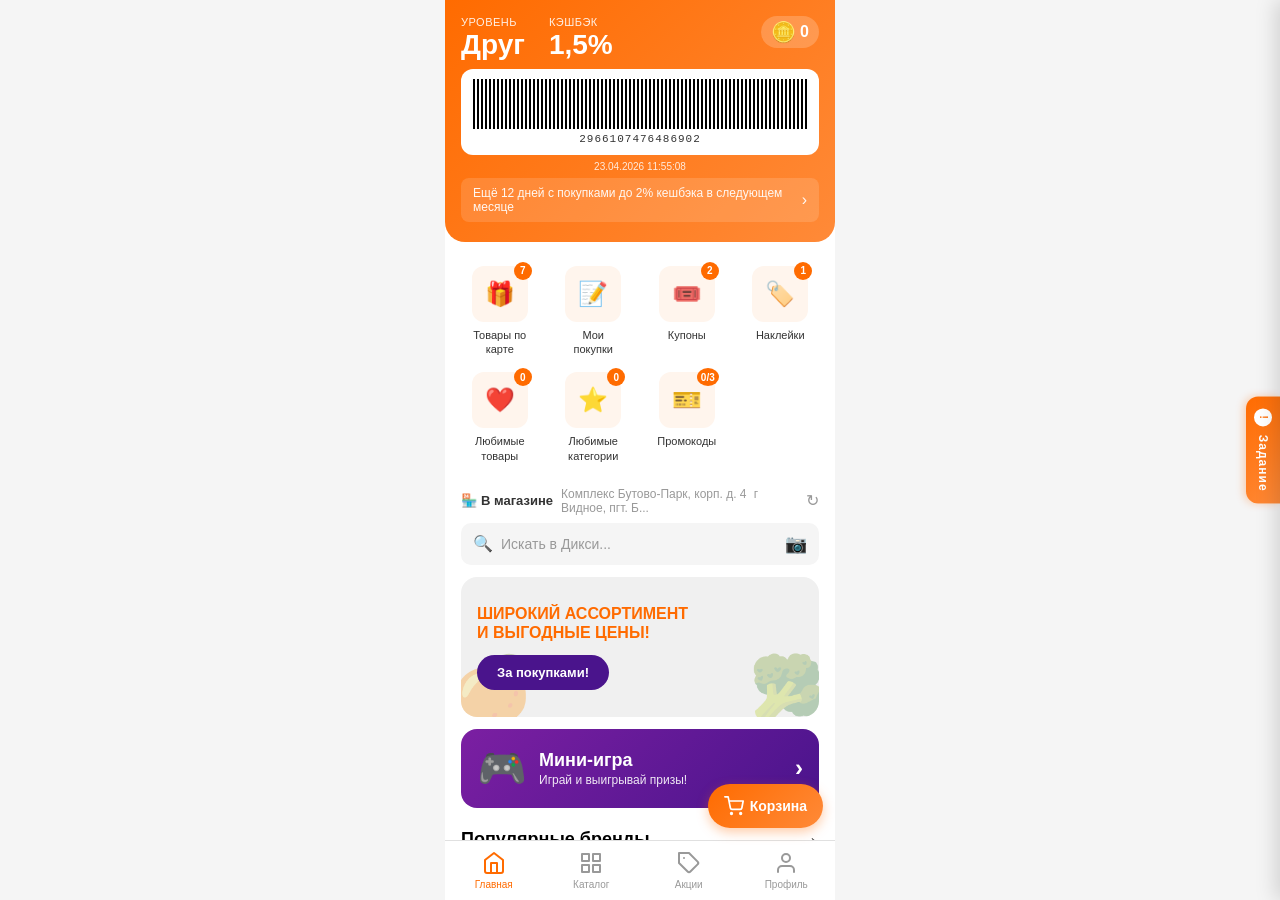
==== commit 08c1c3f0: "feat(analytics): client-side log persistence + download button for static/GitHub Pages deployment" ====
--- a/docs/index.html
+++ b/docs/index.html
@@ -591,49 +591,12 @@
             </div>
         </div>
         <button class="modal-btn" onclick="startNewMission()">✨ Новое Задание</button>
+        <button class="modal-btn secondary" onclick="downloadLogs()" style="margin-top:8px;background:#f5f5f5;color:#333;">📥 Скачать логи</button>
     </div>
 </div>
 
     </div>
 
-    <script>
-        window.STATIC_DATA = {
-            categories: [
-                {"id":1,"name":"Овощи, фрукты","emoji":"🥦","count":234},
-                {"id":2,"name":"Готовая еда","emoji":"🍱","count":89},
-                {"id":3,"name":"Напитки","emoji":"🥤","count":456},
-                {"id":4,"name":"Хлеб и выпечка","emoji":"🍞","count":123},
-                {"id":5,"name":"Молочные продукты","emoji":"🥛","count":234},
-                {"id":6,"name":"Сыры и яйца","emoji":"🧀","count":98},
-                {"id":7,"name":"Мясная гастрономия","emoji":"🥩","count":167},
-                {"id":8,"name":"Кондитерские изделия","emoji":"🎂","count":145},
-            ],
-            products: [
-                {"id":1,"name":"Яблоки Гала, 1 кг","price":89,"old_price":109,"emoji":"🍎","discount":"-20%","category":"Фрукты"},
-                {"id":2,"name":"Молоко Простоквашино 3,2%","price":79,"old_price":null,"emoji":"🥛","discount":null,"category":"Молочные"},
-                {"id":3,"name":"Сыр Российский 50%, 200 г","price":149,"old_price":175,"emoji":"🧀","discount":"-15%","category":"Сыры"},
-                {"id":4,"name":"Хлеб Дарницкий, 700 г","price":55,"old_price":null,"emoji":"🍞","discount":null,"category":"Хлеб"},
-                {"id":5,"name":"Помидоры, 1 кг","price":99,"old_price":129,"emoji":"🍅","discount":"-23%","category":"Овощи"},
-                {"id":6,"name":"Огурцы, 1 кг","price":69,"old_price":null,"emoji":"🥒","discount":null,"category":"Овощи"},
-                {"id":7,"name":"Морковь, 1 кг","price":45,"old_price":65,"emoji":"🥕","discount":"-30%","category":"Овощи"},
-                {"id":8,"name":"Банан, 1 кг","price":79,"old_price":null,"emoji":"🍌","discount":null,"category":"Фрукты"},
-                {"id":9,"name":"Апельсины, 1 кг","price":84,"old_price":110,"emoji":"🍊","discount":"-23%","category":"Фрукты"},
-                {"id":10,"name":"Йогурт Активиа 200г","price":55,"old_price":75,"emoji":"🥛","discount":"-26%","category":"Молочные"},
-                {"id":11,"name":"Творог 9%, 200г","price":89,"old_price":null,"emoji":"🧈","discount":null,"category":"Молочные"},
-                {"id":12,"name":"Булка с маком","price":38,"old_price":null,"emoji":"🥐","discount":null,"category":"Хлеб"},
-                {"id":13,"name":"Колбаса вареная 300г","price":199,"old_price":249,"emoji":"🌭","discount":"-20%","category":"Мясо"},
-                {"id":14,"name":"Куриное филе, 600г","price":269,"old_price":null,"emoji":"🍗","discount":null,"category":"Мясо"},
-                {"id":15,"name":"Печенье 'Простое' 200г","price":45,"old_price":60,"emoji":"🍪","discount":"-25%","category":"Печенье"},
-            ],
-            promotions: [
-                {"id":1,"title":"Акция на овощи","description":"Скидка до 30% на свежие овощи","emoji":"🥦","discount":"-30%"},
-                {"id":2,"title":"Молочные продукты","description":"Выгодные комбо на 2+1","emoji":"🥛","discount":"Комбо"},
-                {"id":3,"title":"Выпечка дня","description":"Скидка до 40% на хлеб и булки","emoji":"🍞","discount":"-40%"},
-                {"id":4,"title":"Мясной день","description":"Лучшие цены на колбасы и мясо","emoji":"🥩","discount":"-25%"},
-            ],
-            profile: {"name":"Иванов Иван","email":"ivanov@dixy.ru","phone":"+7 (999) 123-45-67","status":"Клуб Друзей Дикси","loyalty_points":2340,"cashback_rate":"1,5%","avatar":"😊","member_since":"2022"}
-        };
-    </script>
     <script src="static/js/app.js"></script>
 </body>
 </html>
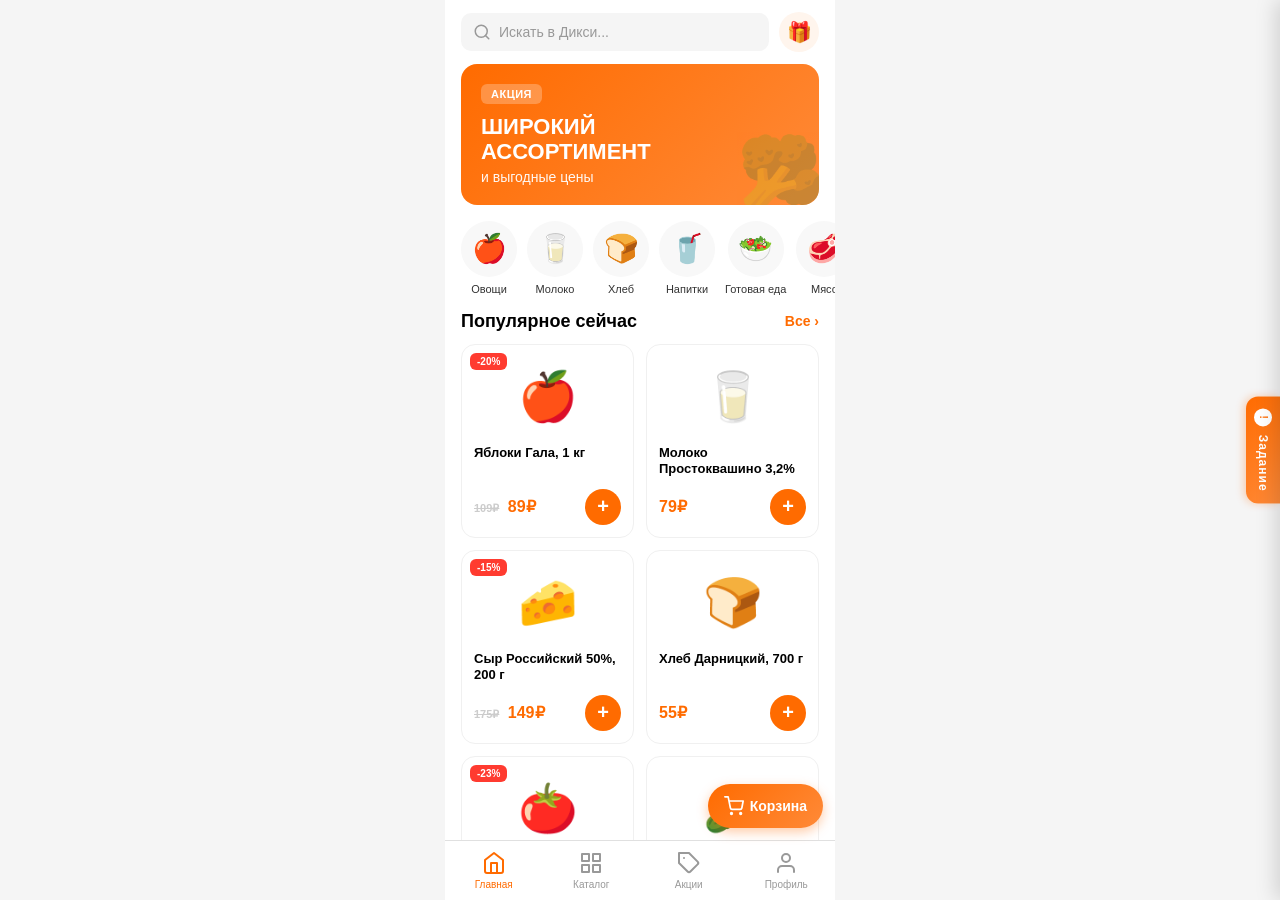
==== commit 4f23e313: "fix(build): embed window.STATIC_DATA into docs/index.html so GitHub Pages works offline" ====
--- a/docs/index.html
+++ b/docs/index.html
@@ -597,6 +597,44 @@
 
     </div>
 
+    <script>
+        window.STATIC_DATA = {
+            categories: [
+                {"id":1,"name":"Овощи, фрукты","emoji":"🥦","count":234},
+                {"id":2,"name":"Готовая еда","emoji":"🍱","count":89},
+                {"id":3,"name":"Напитки","emoji":"🥤","count":456},
+                {"id":4,"name":"Хлеб и выпечка","emoji":"🍞","count":123},
+                {"id":5,"name":"Молочные продукты","emoji":"🥛","count":234},
+                {"id":6,"name":"Сыры и яйца","emoji":"🧀","count":98},
+                {"id":7,"name":"Мясная гастрономия","emoji":"🥩","count":167},
+                {"id":8,"name":"Кондитерские изделия","emoji":"🎂","count":145},
+            ],
+            products: [
+                {"id":1,"name":"Яблоки Гала, 1 кг","price":89,"old_price":109,"emoji":"🍎","discount":"-20%","category":"Фрукты"},
+                {"id":2,"name":"Молоко Простоквашино 3,2%","price":79,"old_price":null,"emoji":"🥛","discount":null,"category":"Молочные"},
+                {"id":3,"name":"Сыр Российский 50%, 200 г","price":149,"old_price":175,"emoji":"🧀","discount":"-15%","category":"Сыры"},
+                {"id":4,"name":"Хлеб Дарницкий, 700 г","price":55,"old_price":null,"emoji":"🍞","discount":null,"category":"Хлеб"},
+                {"id":5,"name":"Помидоры, 1 кг","price":99,"old_price":129,"emoji":"🍅","discount":"-23%","category":"Овощи"},
+                {"id":6,"name":"Огурцы, 1 кг","price":69,"old_price":null,"emoji":"🥒","discount":null,"category":"Овощи"},
+                {"id":7,"name":"Морковь, 1 кг","price":45,"old_price":65,"emoji":"🥕","discount":"-30%","category":"Овощи"},
+                {"id":8,"name":"Банан, 1 кг","price":79,"old_price":null,"emoji":"🍌","discount":null,"category":"Фрукты"},
+                {"id":9,"name":"Апельсины, 1 кг","price":84,"old_price":110,"emoji":"🍊","discount":"-23%","category":"Фрукты"},
+                {"id":10,"name":"Йогурт Активиа 200г","price":55,"old_price":75,"emoji":"🥛","discount":"-26%","category":"Молочные"},
+                {"id":11,"name":"Творог 9%, 200г","price":89,"old_price":null,"emoji":"🧈","discount":null,"category":"Молочные"},
+                {"id":12,"name":"Булка с маком","price":38,"old_price":null,"emoji":"🥐","discount":null,"category":"Хлеб"},
+                {"id":13,"name":"Колбаса вареная 300г","price":199,"old_price":249,"emoji":"🌭","discount":"-20%","category":"Мясо"},
+                {"id":14,"name":"Куриное филе, 600г","price":269,"old_price":null,"emoji":"🍗","discount":null,"category":"Мясо"},
+                {"id":15,"name":"Печенье 'Простое' 200г","price":45,"old_price":60,"emoji":"🍪","discount":"-25%","category":"Печенье"},
+            ],
+            promotions: [
+                {"id":1,"title":"Акция на овощи","description":"Скидка до 30% на свежие овощи","emoji":"🥦","discount":"-30%"},
+                {"id":2,"title":"Молочные продукты","description":"Выгодные комбо на 2+1","emoji":"🥛","discount":"Комбо"},
+                {"id":3,"title":"Выпечка дня","description":"Скидка до 40% на хлеб и булки","emoji":"🍞","discount":"-40%"},
+                {"id":4,"title":"Мясной день","description":"Лучшие цены на колбасы и мясо","emoji":"🥩","discount":"-25%"},
+            ],
+            profile: {"name":"Иванов Иван","email":"ivanov@dixy.ru","phone":"+7 (999) 123-45-67","status":"Клуб Друзей Дикси","loyalty_points":2340,"cashback_rate":"1,5%","avatar":"😊","member_since":"2022"}
+        };
+    </script>
     <script src="static/js/app.js"></script>
 </body>
 </html>
